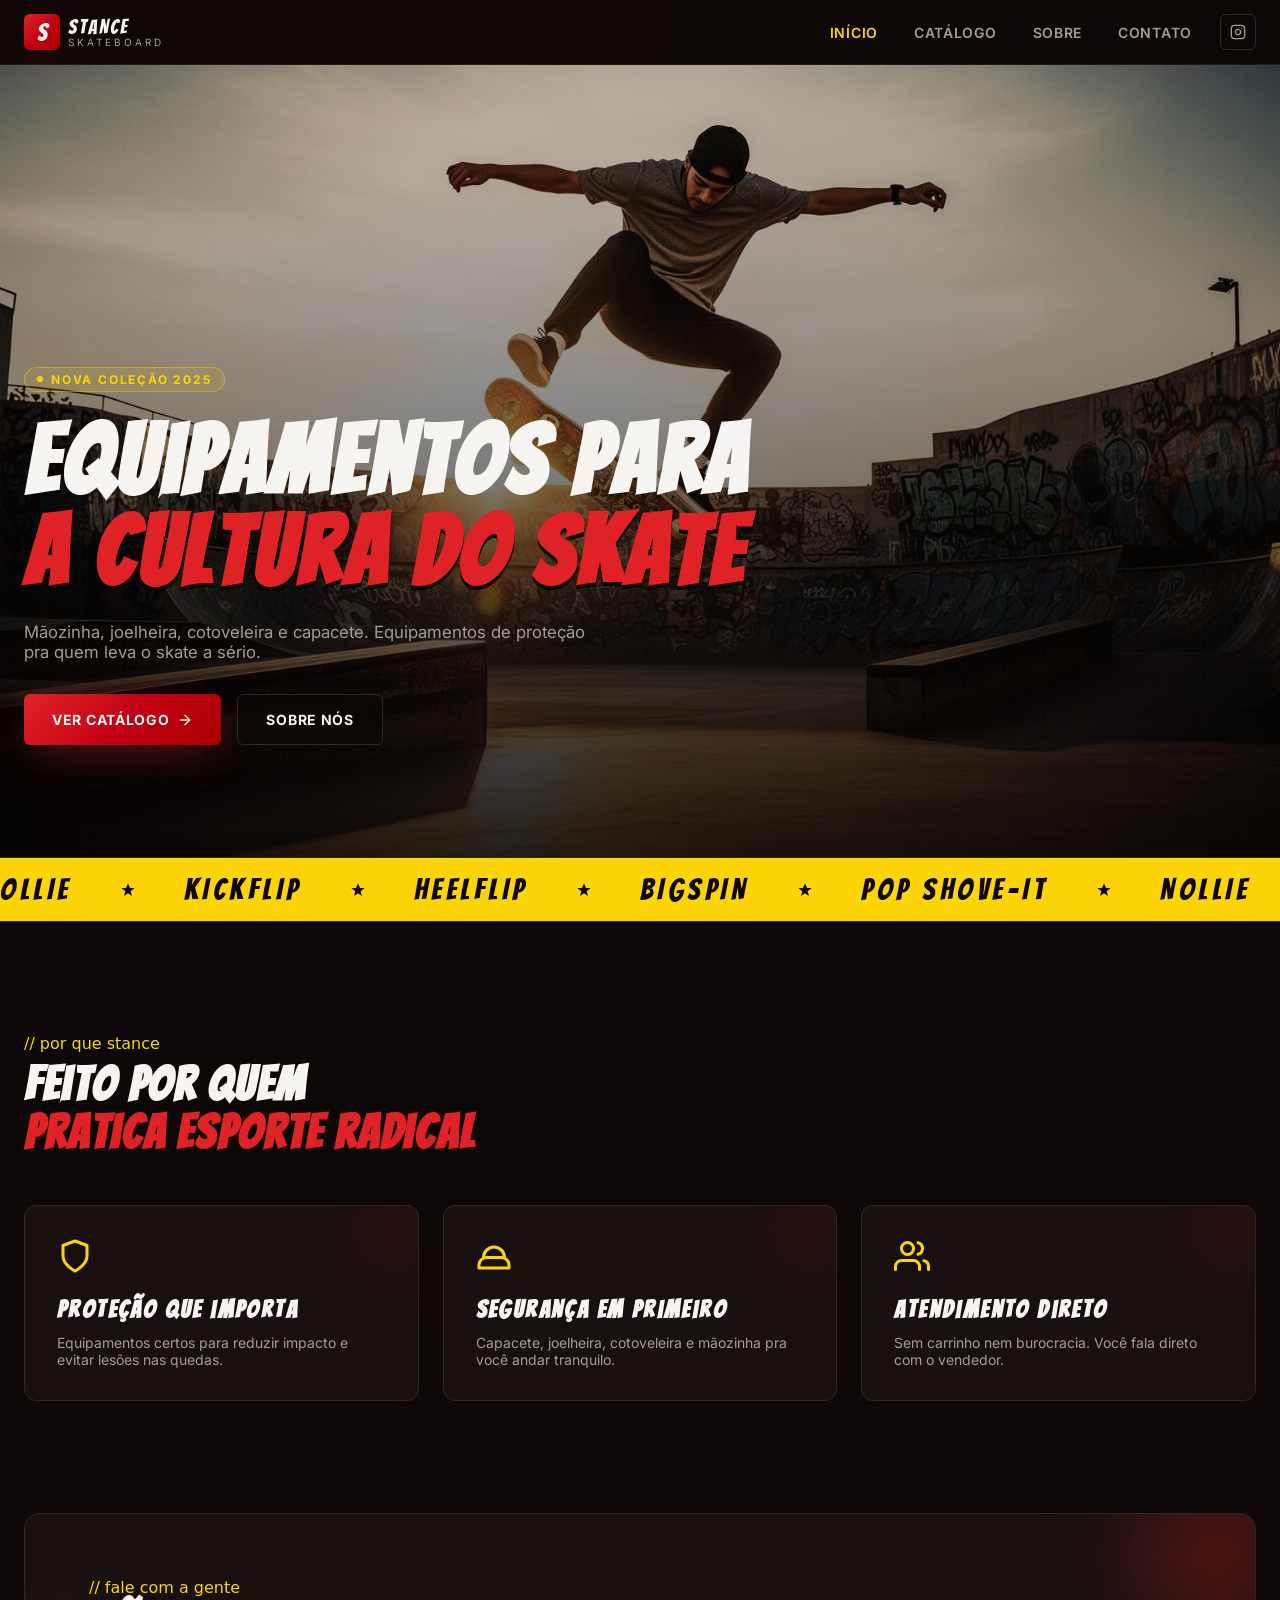
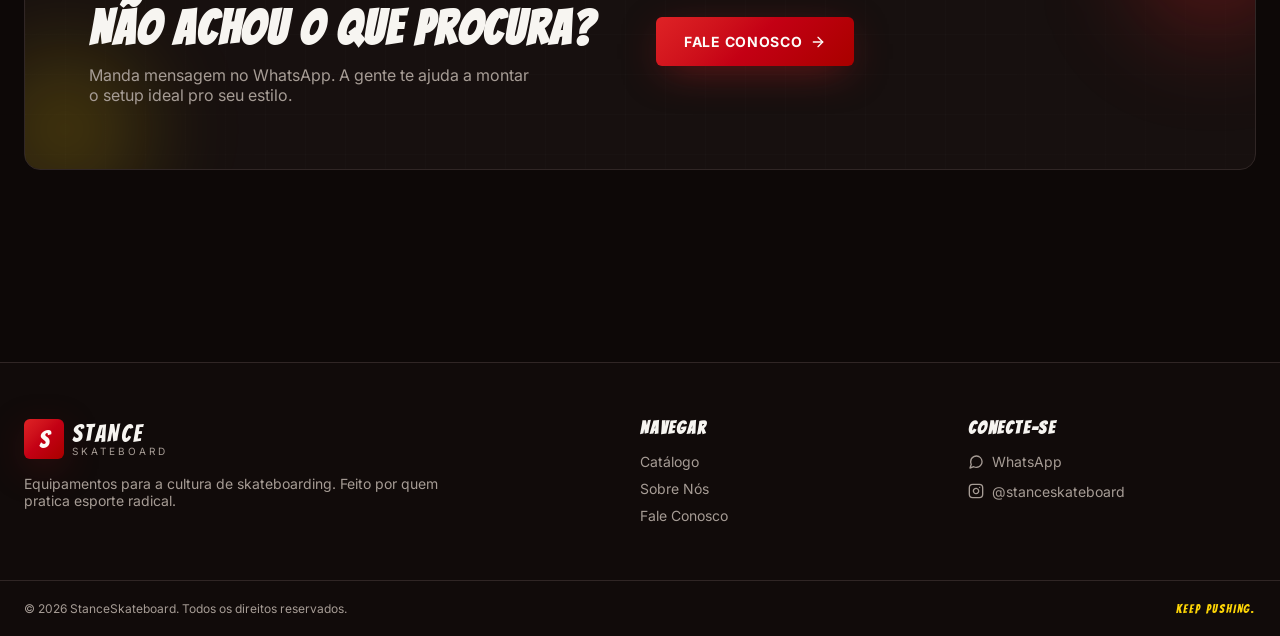
==== index.html @ 5986ecad "projeto de extensao - site da loja de skate do pai do lucas" ====
<!DOCTYPE html>
<html lang="pt-BR">
<head>
  <meta charset="UTF-8" />
  <meta name="viewport" content="width=device-width, initial-scale=1" />
  <title>StanceSkateboard — Equipamentos de proteção para skate</title>
  <meta name="description" content="Mãozinha, joelheira, cotoveleira e capacete. Equipamentos de proteção para skatistas." />
  <meta property="og:title" content="StanceSkateboard — Proteção para skate" />
  <meta property="og:description" content="Equipamentos de proteção para skate: mãozinha, joelheira, cotoveleira e capacete." />
  <meta property="og:type" content="website" />
  <link rel="stylesheet" href="styles.css" />
</head>
<body>
  <!-- HEADER -->
  <header class="site-header">
    <div class="header-inner">
      <a href="index.html" class="logo">
        <div class="logo-mark">S</div>
        <div class="logo-text">
          <div class="name">STANCE</div>
          <div class="sub">SKATEBOARD</div>
        </div>
      </a>
      <nav class="nav-desktop">
        <a href="index.html" class="nav-link" data-nav="index.html">Início</a>
        <a href="catalogo.html" class="nav-link" data-nav="catalogo.html">Catálogo</a>
        <a href="sobre.html" class="nav-link" data-nav="sobre.html">Sobre</a>
        <a href="contato.html" class="nav-link" data-nav="contato.html">Contato</a>
        <a href="https://instagram.com/stanceskateboard" target="_blank" rel="noreferrer" class="icon-btn" aria-label="Instagram">
          <svg xmlns="http://www.w3.org/2000/svg" width="16" height="16" viewBox="0 0 24 24" fill="none" stroke="currentColor" stroke-width="2" stroke-linecap="round" stroke-linejoin="round"><rect x="2" y="2" width="20" height="20" rx="5" ry="5"/><path d="M16 11.37A4 4 0 1 1 12.63 8 4 4 0 0 1 16 11.37z"/><line x1="17.5" y1="6.5" x2="17.51" y2="6.5"/></svg>
        </a>
      </nav>
      <button class="menu-btn" id="menuBtn" aria-label="Menu">
        <svg id="iconMenu" xmlns="http://www.w3.org/2000/svg" width="20" height="20" viewBox="0 0 24 24" fill="none" stroke="currentColor" stroke-width="2" stroke-linecap="round" stroke-linejoin="round"><line x1="3" y1="12" x2="21" y2="12"/><line x1="3" y1="6" x2="21" y2="6"/><line x1="3" y1="18" x2="21" y2="18"/></svg>
        <svg id="iconClose" xmlns="http://www.w3.org/2000/svg" width="20" height="20" viewBox="0 0 24 24" fill="none" stroke="currentColor" stroke-width="2" stroke-linecap="round" stroke-linejoin="round" style="display:none"><line x1="18" y1="6" x2="6" y2="18"/><line x1="6" y1="6" x2="18" y2="18"/></svg>
      </button>
    </div>
    <nav class="nav-mobile" id="navMobile">
      <div class="nav-mobile-inner">
        <a href="index.html" class="nav-mobile-link" data-nav="index.html">Início</a>
        <a href="catalogo.html" class="nav-mobile-link" data-nav="catalogo.html">Catálogo</a>
        <a href="sobre.html" class="nav-mobile-link" data-nav="sobre.html">Sobre</a>
        <a href="contato.html" class="nav-mobile-link" data-nav="contato.html">Contato</a>
      </div>
    </nav>
  </header>

  <main>
    <!-- HERO -->
    <section class="hero">
      <div class="hero-bg">
        <img src="assets/hero-skater.jpg" alt="Skatista executando uma manobra em um skatepark ao pôr do sol" />
        <div class="hero-overlay"></div>
        <div class="hero-grid-overlay bg-grid"></div>
      </div>
      <div class="hero-content">
        <div>
          <div class="badge"><span class="badge-dot"></span>Nova coleção 2025</div>
          <h1>Equipamentos para<br/><span class="accent-text">a cultura do skate</span></h1>
          <p>Mãozinha, joelheira, cotoveleira e capacete. Equipamentos de proteção pra quem leva o skate a sério.</p>
          <div class="hero-actions">
            <a href="catalogo.html" class="btn btn-primary">
              Ver catálogo
              <svg xmlns="http://www.w3.org/2000/svg" width="16" height="16" viewBox="0 0 24 24" fill="none" stroke="currentColor" stroke-width="2" stroke-linecap="round" stroke-linejoin="round"><line x1="5" y1="12" x2="19" y2="12"/><polyline points="12 5 19 12 12 19"/></svg>
            </a>
            <a href="sobre.html" class="btn btn-outline">Sobre nós</a>
          </div>
        </div>
      </div>

      <!-- Marquee -->
      <div class="marquee">
        <div class="marquee-track">
          <span>OLLIE <svg class="marquee-star" viewBox="0 0 24 24" fill="currentColor"><polygon points="12 2 15 9 22 9 16 14 18 21 12 17 6 21 8 14 2 9 9 9"/></svg></span>
          <span>KICKFLIP <svg class="marquee-star" viewBox="0 0 24 24" fill="currentColor"><polygon points="12 2 15 9 22 9 16 14 18 21 12 17 6 21 8 14 2 9 9 9"/></svg></span>
          <span>HEELFLIP <svg class="marquee-star" viewBox="0 0 24 24" fill="currentColor"><polygon points="12 2 15 9 22 9 16 14 18 21 12 17 6 21 8 14 2 9 9 9"/></svg></span>
          <span>BIGSPIN <svg class="marquee-star" viewBox="0 0 24 24" fill="currentColor"><polygon points="12 2 15 9 22 9 16 14 18 21 12 17 6 21 8 14 2 9 9 9"/></svg></span>
          <span>POP SHOVE-IT <svg class="marquee-star" viewBox="0 0 24 24" fill="currentColor"><polygon points="12 2 15 9 22 9 16 14 18 21 12 17 6 21 8 14 2 9 9 9"/></svg></span>
          <span>NOLLIE <svg class="marquee-star" viewBox="0 0 24 24" fill="currentColor"><polygon points="12 2 15 9 22 9 16 14 18 21 12 17 6 21 8 14 2 9 9 9"/></svg></span>
          <span>FAKIE OLLIE <svg class="marquee-star" viewBox="0 0 24 24" fill="currentColor"><polygon points="12 2 15 9 22 9 16 14 18 21 12 17 6 21 8 14 2 9 9 9"/></svg></span>
          <span>OLLIE <svg class="marquee-star" viewBox="0 0 24 24" fill="currentColor"><polygon points="12 2 15 9 22 9 16 14 18 21 12 17 6 21 8 14 2 9 9 9"/></svg></span>
          <span>KICKFLIP <svg class="marquee-star" viewBox="0 0 24 24" fill="currentColor"><polygon points="12 2 15 9 22 9 16 14 18 21 12 17 6 21 8 14 2 9 9 9"/></svg></span>
          <span>HEELFLIP <svg class="marquee-star" viewBox="0 0 24 24" fill="currentColor"><polygon points="12 2 15 9 22 9 16 14 18 21 12 17 6 21 8 14 2 9 9 9"/></svg></span>
          <span>BIGSPIN <svg class="marquee-star" viewBox="0 0 24 24" fill="currentColor"><polygon points="12 2 15 9 22 9 16 14 18 21 12 17 6 21 8 14 2 9 9 9"/></svg></span>
          <span>POP SHOVE-IT <svg class="marquee-star" viewBox="0 0 24 24" fill="currentColor"><polygon points="12 2 15 9 22 9 16 14 18 21 12 17 6 21 8 14 2 9 9 9"/></svg></span>
          <span>NOLLIE <svg class="marquee-star" viewBox="0 0 24 24" fill="currentColor"><polygon points="12 2 15 9 22 9 16 14 18 21 12 17 6 21 8 14 2 9 9 9"/></svg></span>
          <span>FAKIE OLLIE <svg class="marquee-star" viewBox="0 0 24 24" fill="currentColor"><polygon points="12 2 15 9 22 9 16 14 18 21 12 17 6 21 8 14 2 9 9 9"/></svg></span>
        </div>
      </div>
    </section>

    <!-- FEATURES -->
    <section class="section">
      <div style="max-width:36rem">
        <p class="section-eyebrow">// por que stance</p>
        <h2 class="section-title">Feito por quem<br/><span class="text-primary">pratica esporte radical</span></h2>
      </div>
      <div class="features-grid">
        <div class="feature-card">
          <svg class="feature-icon" viewBox="0 0 24 24" fill="none" stroke="currentColor" stroke-width="2" stroke-linecap="round" stroke-linejoin="round"><path d="M12 22s8-4 8-10V5l-8-3-8 3v7c0 6 8 10 8 10z"/></svg>
          <h3>Proteção que importa</h3>
          <p>Equipamentos certos para reduzir impacto e evitar lesões nas quedas.</p>
        </div>
        <div class="feature-card">
          <svg class="feature-icon" viewBox="0 0 24 24" fill="none" stroke="currentColor" stroke-width="2" stroke-linecap="round" stroke-linejoin="round"><path d="M2 18a5 5 0 0 1 5-5h10a5 5 0 0 1 5 5v2H2z"/><path d="M5 13a7 7 0 0 1 14 0"/></svg>
          <h3>Segurança em primeiro</h3>
          <p>Capacete, joelheira, cotoveleira e mãozinha pra você andar tranquilo.</p>
        </div>
        <div class="feature-card">
          <svg class="feature-icon" viewBox="0 0 24 24" fill="none" stroke="currentColor" stroke-width="2" stroke-linecap="round" stroke-linejoin="round"><path d="M17 21v-2a4 4 0 0 0-4-4H5a4 4 0 0 0-4 4v2"/><circle cx="9" cy="7" r="4"/><path d="M23 21v-2a4 4 0 0 0-3-3.87"/><path d="M16 3.13a4 4 0 0 1 0 7.75"/></svg>
          <h3>Atendimento direto</h3>
          <p>Sem carrinho nem burocracia. Você fala direto com o vendedor.</p>
        </div>
      </div>
    </section>

    <!-- CTA -->
    <section class="cta-section">
      <div class="cta-band">
        <div class="bg-grid" style="position:absolute;inset:0;opacity:.4"></div>
        <div class="glow1"></div>
        <div class="glow2"></div>
        <div class="cta-band-inner">
          <div>
            <p class="section-eyebrow">// fale com a gente</p>
            <h2 class="section-title">Não achou o que procura?</h2>
            <p style="margin-top:.75rem;max-width:28rem;color:var(--muted-foreground)">Manda mensagem no WhatsApp. A gente te ajuda a montar o setup ideal pro seu estilo.</p>
          </div>
          <div style="display:flex;flex-wrap:wrap;gap:1rem;justify-content:flex-start">
            <a href="contato.html" class="btn btn-primary">
              Fale conosco
              <svg xmlns="http://www.w3.org/2000/svg" width="16" height="16" viewBox="0 0 24 24" fill="none" stroke="currentColor" stroke-width="2" stroke-linecap="round" stroke-linejoin="round"><line x1="5" y1="12" x2="19" y2="12"/><polyline points="12 5 19 12 12 19"/></svg>
            </a>
          </div>
        </div>
      </div>
    </section>
  </main>

  <!-- FOOTER -->
  <footer class="site-footer">
    <div class="footer-grid">
      <div class="footer-brand">
        <div class="logo">
          <div class="logo-mark">S</div>
          <div class="logo-text">
            <div class="name">STANCE</div>
            <div class="sub">SKATEBOARD</div>
          </div>
        </div>
        <p>Equipamentos para a cultura de skateboarding. Feito por quem pratica esporte radical.</p>
      </div>
      <div class="footer-col">
        <h4>Navegar</h4>
        <ul>
          <li><a href="catalogo.html">Catálogo</a></li>
          <li><a href="sobre.html">Sobre Nós</a></li>
          <li><a href="contato.html">Fale Conosco</a></li>
        </ul>
      </div>
      <div class="footer-col">
        <h4>Conecte-se</h4>
        <ul>
          <li><a href="https://wa.me/5500000000000" target="_blank" rel="noreferrer">
            <svg viewBox="0 0 24 24" fill="none" stroke="currentColor" stroke-width="2" stroke-linecap="round" stroke-linejoin="round"><path d="M21 11.5a8.38 8.38 0 0 1-.9 3.8 8.5 8.5 0 0 1-7.6 4.7 8.38 8.38 0 0 1-3.8-.9L3 21l1.9-5.7a8.38 8.38 0 0 1-.9-3.8 8.5 8.5 0 0 1 4.7-7.6 8.38 8.38 0 0 1 3.8-.9h.5a8.48 8.48 0 0 1 8 8v.5z"/></svg>
            WhatsApp
          </a></li>
          <li><a href="https://instagram.com/stanceskateboard" target="_blank" rel="noreferrer">
            <svg viewBox="0 0 24 24" fill="none" stroke="currentColor" stroke-width="2" stroke-linecap="round" stroke-linejoin="round"><rect x="2" y="2" width="20" height="20" rx="5" ry="5"/><path d="M16 11.37A4 4 0 1 1 12.63 8 4 4 0 0 1 16 11.37z"/><line x1="17.5" y1="6.5" x2="17.51" y2="6.5"/></svg>
            @stanceskateboard
          </a></li>
        </ul>
      </div>
    </div>
    <div class="footer-bar">
      <div class="footer-bar-inner">
        <p>© <span id="year"></span> StanceSkateboard. Todos os direitos reservados.</p>
        <p class="keep">KEEP PUSHING.</p>
      </div>
    </div>
  </footer>

  <script src="script.js"></script>
</body>
</html>
---- styles.css ----
/* StanceSkateboard — Design System (HTML/CSS/JS) */
@import url("https://fonts.googleapis.com/css2?family=Bangers&family=Permanent+Marker&family=Inter:wght@400;500;600;700;800;900&display=swap");

:root {
  --background: oklch(0.14 0.01 25);
  --foreground: oklch(0.97 0.005 80);
  --card: oklch(0.18 0.012 25);
  --muted: oklch(0.22 0.012 25);
  --muted-foreground: oklch(0.7 0.015 60);
  --primary: oklch(0.58 0.22 27);
  --primary-foreground: oklch(0.99 0.005 80);
  --accent: oklch(0.88 0.18 95);
  --accent-foreground: oklch(0.14 0.01 25);
  --border: oklch(0.28 0.015 25);
  --brand-ink: oklch(0.1 0.01 25);

  --gradient-hero: linear-gradient(180deg, oklch(0.1 0.01 25 / 0.2) 0%, oklch(0.1 0.01 25 / 0.6) 60%, oklch(0.1 0.01 25 / 0.95) 100%);
  --gradient-red: linear-gradient(135deg, oklch(0.58 0.22 27), oklch(0.45 0.2 27));

  --shadow-glow: 0 10px 40px -10px oklch(0.58 0.22 27 / 0.5);
  --shadow-card: 0 8px 30px -8px oklch(0 0 0 / 0.5);

  --font-display: "Bangers", "Permanent Marker", system-ui, sans-serif;
  --font-graffiti: "Permanent Marker", system-ui, sans-serif;
  --font-sans: "Inter", system-ui, -apple-system, sans-serif;
}

* { box-sizing: border-box; margin: 0; padding: 0; border-color: var(--border); }
html { scroll-behavior: smooth; }
body {
  background-color: var(--background);
  color: var(--foreground);
  font-family: var(--font-sans);
  -webkit-font-smoothing: antialiased;
  background-image:
    radial-gradient(circle at 20% 0%, oklch(0.58 0.22 27 / 0.08), transparent 50%),
    radial-gradient(circle at 80% 100%, oklch(0.88 0.18 95 / 0.05), transparent 50%);
  background-attachment: fixed;
  min-height: 100vh;
  display: flex;
  flex-direction: column;
}
main { flex: 1; }

h1, h2, h3, h4 {
  font-family: var(--font-display);
  letter-spacing: 0.02em;
  line-height: 1;
}
a { color: inherit; text-decoration: none; }
img { display: block; max-width: 100%; }
button { font-family: inherit; cursor: pointer; border: none; background: none; color: inherit; }

/* Utilities */
.container { max-width: 80rem; margin: 0 auto; padding: 0 1rem; }
@media (min-width: 768px) { .container { padding: 0 1.5rem; } }

.font-display { font-family: var(--font-display); letter-spacing: 0.03em; }
.font-graffiti { font-family: var(--font-graffiti); }
.text-primary { color: var(--primary); }
.text-accent { color: var(--accent); }
.text-muted { color: var(--muted-foreground); }
.bg-grid {
  background-image:
    linear-gradient(oklch(1 0 0 / 0.03) 1px, transparent 1px),
    linear-gradient(90deg, oklch(1 0 0 / 0.03) 1px, transparent 1px);
  background-size: 40px 40px;
}
.gradient-red { background: var(--gradient-red); }
.shadow-glow { box-shadow: var(--shadow-glow); }
.shadow-card { box-shadow: var(--shadow-card); }

/* Buttons */
.btn {
  display: inline-flex;
  align-items: center;
  gap: 0.5rem;
  padding: 1rem 1.75rem;
  border-radius: 0.375rem;
  font-weight: 700;
  text-transform: uppercase;
  letter-spacing: 0.05em;
  font-size: 0.875rem;
  transition: all 0.3s cubic-bezier(0.4, 0, 0.2, 1);
}
.btn-primary {
  background: var(--gradient-red);
  color: var(--primary-foreground);
  box-shadow: var(--shadow-glow);
}
.btn-primary:hover { transform: translateY(-2px); }
.btn-outline {
  border: 1px solid var(--border);
  background: oklch(0.14 0.01 25 / 0.4);
  backdrop-filter: blur(8px);
}
.btn-outline:hover { border-color: var(--accent); color: var(--accent); }

/* Header */
.site-header {
  position: sticky; top: 0; z-index: 50;
  border-bottom: 1px solid oklch(0.28 0.015 25 / 0.6);
  background: oklch(0.14 0.01 25 / 0.85);
  backdrop-filter: blur(12px);
}
.header-inner {
  max-width: 80rem; margin: 0 auto; padding: 0 1rem;
  height: 4rem; display: flex; align-items: center; justify-content: space-between;
}
@media (min-width: 768px) { .header-inner { padding: 0 1.5rem; } }
.logo { display: flex; align-items: center; gap: 0.5rem; }
.logo-mark {
  width: 2.25rem; height: 2.25rem;
  display: grid; place-items: center;
  border-radius: 0.375rem;
  background: var(--gradient-red);
  color: var(--primary-foreground);
  font-family: var(--font-display);
  font-size: 1.5rem;
  box-shadow: var(--shadow-glow);
  transition: transform 0.3s;
}
.logo:hover .logo-mark { transform: rotate(-6deg); }
.logo-text { line-height: 1; }
.logo-text .name { font-family: var(--font-display); font-size: 1.25rem; letter-spacing: 0.1em; }
.logo-text .sub { font-size: 10px; letter-spacing: 0.3em; color: var(--muted-foreground); }

.nav-desktop { display: none; align-items: center; gap: 0.25rem; }
@media (min-width: 768px) { .nav-desktop { display: flex; } }
.nav-link {
  padding: 0.5rem 1rem;
  font-size: 0.875rem;
  font-weight: 600;
  text-transform: uppercase;
  letter-spacing: 0.05em;
  color: var(--muted-foreground);
  transition: color 0.2s;
}
.nav-link:hover { color: var(--foreground); }
.nav-link.active { color: var(--accent); }
.icon-btn {
  margin-left: 0.5rem;
  width: 2.25rem; height: 2.25rem;
  display: grid; place-items: center;
  border-radius: 0.375rem;
  border: 1px solid var(--border);
  color: var(--muted-foreground);
  transition: all 0.2s;
}
.icon-btn:hover { border-color: var(--accent); color: var(--accent); }
.menu-btn {
  display: grid; place-items: center;
  width: 2.5rem; height: 2.5rem;
  border-radius: 0.375rem;
  border: 1px solid var(--border);
}
@media (min-width: 768px) { .menu-btn { display: none; } }
.nav-mobile { display: none; border-top: 1px solid var(--border); background: var(--background); }
.nav-mobile.open { display: block; }
@media (min-width: 768px) { .nav-mobile { display: none !important; } }
.nav-mobile-inner { max-width: 80rem; margin: 0 auto; padding: 0.5rem 1rem; display: flex; flex-direction: column; }
.nav-mobile-link {
  padding: 0.75rem 0;
  font-weight: 600;
  text-transform: uppercase;
  letter-spacing: 0.05em;
  color: var(--muted-foreground);
}
.nav-mobile-link.active { color: var(--accent); }

/* Hero */
.hero { position: relative; overflow: hidden; }
.hero-bg { position: absolute; inset: 0; }
.hero-bg img { width: 100%; height: 100%; object-fit: cover; }
.hero-overlay { position: absolute; inset: 0; background: var(--gradient-hero); }
.hero-grid-overlay { position: absolute; inset: 0; opacity: 0.4; }
.hero-content {
  position: relative;
  max-width: 80rem; margin: 0 auto;
  display: flex; flex-direction: column; justify-content: flex-end;
  min-height: 88vh;
  padding: 8rem 1rem 5rem;
}
@media (min-width: 768px) { .hero-content { padding: 10rem 1.5rem 7rem; } }
.hero-content > div { max-width: 48rem; }
.badge {
  display: inline-flex; align-items: center; gap: 0.5rem;
  padding: 0.25rem 0.75rem;
  border-radius: 9999px;
  border: 1px solid oklch(0.88 0.18 95 / 0.4);
  background: oklch(0.88 0.18 95 / 0.1);
  font-size: 0.75rem;
  font-weight: 700;
  text-transform: uppercase;
  letter-spacing: 0.15em;
  color: var(--accent);
}
.badge-dot { width: 6px; height: 6px; border-radius: 9999px; background: var(--accent); animation: pulse 2s infinite; }
@keyframes pulse { 0%, 100% { opacity: 1; } 50% { opacity: 0.5; } }
.hero h1 {
  margin-top: 1.5rem;
  font-size: clamp(3rem, 8vw, 6rem);
  letter-spacing: 0.04em;
  line-height: 0.95;
}
.hero h1 .accent-text {
  color: var(--primary);
  filter: drop-shadow(0 4px 0 oklch(0.1 0.01 25));
}
.hero p { margin-top: 1.5rem; max-width: 36rem; color: var(--muted-foreground); font-size: 1.05rem; }
.hero-actions { margin-top: 2rem; display: flex; flex-wrap: wrap; gap: 1rem; }

/* Marquee */
.marquee {
  position: relative;
  border-top: 1px solid var(--border);
  border-bottom: 1px solid var(--border);
  background: var(--accent);
  color: var(--accent-foreground);
  overflow: hidden;
}
.marquee-track {
  display: flex;
  gap: 3rem;
  white-space: nowrap;
  padding: 1rem 0;
  font-family: var(--font-display);
  font-size: 1.5rem;
  letter-spacing: 0.15em;
  animation: marquee 30s linear infinite;
}
@media (min-width: 768px) { .marquee-track { font-size: 1.875rem; } }
.marquee-track span { display: inline-flex; align-items: center; gap: 3rem; }
.marquee-star { width: 1rem; height: 1rem; }
@keyframes marquee {
  from { transform: translateX(0); }
  to { transform: translateX(-50%); }
}

/* Sections */
section.section { max-width: 80rem; margin: 0 auto; padding: 5rem 1rem; }
@media (min-width: 768px) { section.section { padding: 7rem 1.5rem; } }
.section-eyebrow { font-family: var(--font-graffiti); color: var(--accent); }
.section-title {
  margin-top: 0.5rem;
  font-size: clamp(2.25rem, 5vw, 3rem);
  letter-spacing: 0.04em;
}

/* Feature cards */
.features-grid { margin-top: 3rem; display: grid; gap: 1.5rem; }
@media (min-width: 768px) { .features-grid { grid-template-columns: repeat(3, 1fr); } }
.feature-card {
  position: relative;
  overflow: hidden;
  border-radius: 0.75rem;
  border: 1px solid var(--border);
  background: var(--card);
  padding: 2rem;
  transition: border-color 0.3s;
}
.feature-card:hover { border-color: oklch(0.58 0.22 27 / 0.6); }
.feature-card::before {
  content: "";
  position: absolute; top: -1.5rem; right: -1.5rem;
  width: 6rem; height: 6rem;
  border-radius: 9999px;
  background: oklch(0.58 0.22 27 / 0.1);
  filter: blur(2rem);
}
.feature-icon { width: 2.25rem; height: 2.25rem; color: var(--accent); }
.feature-card h3 { margin-top: 1.25rem; font-size: 1.5rem; letter-spacing: 0.1em; }
.feature-card p { margin-top: 0.75rem; font-size: 0.875rem; color: var(--muted-foreground); }

/* CTA Band */
.cta-section { max-width: 80rem; margin: 0 auto; padding: 0 1rem 6rem; }
@media (min-width: 768px) { .cta-section { padding: 0 1.5rem 6rem; } }
.cta-band {
  position: relative;
  overflow: hidden;
  border-radius: 1rem;
  border: 1px solid var(--border);
  background: var(--card);
  padding: 2.5rem;
}
@media (min-width: 768px) { .cta-band { padding: 4rem; } }
.cta-band-inner {
  position: relative;
  display: grid;
  gap: 2rem;
  align-items: center;
}
@media (min-width: 768px) { .cta-band-inner { grid-template-columns: 1fr 1fr; } }
.cta-band .glow1 { position: absolute; top: -2.5rem; right: -2.5rem; width: 10rem; height: 10rem; border-radius: 9999px; background: oklch(0.58 0.22 27 / 0.3); filter: blur(3rem); }
.cta-band .glow2 { position: absolute; bottom: -2.5rem; left: -2.5rem; width: 10rem; height: 10rem; border-radius: 9999px; background: oklch(0.88 0.18 95 / 0.2); filter: blur(3rem); }

/* Page header */
.page-header {
  position: relative;
  border-bottom: 1px solid var(--border);
  background: oklch(0.18 0.012 25 / 0.4);
  overflow: hidden;
}
.page-header-inner { position: relative; max-width: 80rem; margin: 0 auto; padding: 4rem 1rem; }
@media (min-width: 768px) { .page-header-inner { padding: 6rem 1.5rem; } }
.page-header h1 {
  margin-top: 0.5rem;
  font-size: clamp(3rem, 7vw, 4.5rem);
  letter-spacing: 0.04em;
}
.page-header p { margin-top: 1rem; max-width: 36rem; color: var(--muted-foreground); }

/* Catálogo grid */
.catalog-grid { display: grid; gap: 1.5rem; grid-template-columns: 1fr; }
@media (min-width: 640px) { .catalog-grid { grid-template-columns: repeat(2, 1fr); } }
@media (min-width: 1024px) { .catalog-grid { grid-template-columns: repeat(4, 1fr); } }
.product-card {
  overflow: hidden;
  border-radius: 0.75rem;
  border: 1px solid var(--border);
  background: var(--card);
  transition: all 0.3s;
}
.product-card:hover { transform: translateY(-4px); border-color: oklch(0.58 0.22 27 / 0.6); box-shadow: var(--shadow-card); }
.product-img-wrap { position: relative; aspect-ratio: 1 / 1; overflow: hidden; background: var(--muted); }
.product-img-wrap img { width: 100%; height: 100%; object-fit: cover; transition: transform 0.5s; }
.product-card:hover .product-img-wrap img { transform: scale(1.05); }
.product-body { padding: 1.25rem; }
.product-body h3 { font-family: var(--font-display); font-size: 1.25rem; letter-spacing: 0.1em; }
.product-body p { margin-top: 0.5rem; font-size: 0.875rem; color: var(--muted-foreground); }
.product-cta {
  margin-top: 1rem;
  width: 100%;
  display: inline-flex; align-items: center; justify-content: center; gap: 0.5rem;
  padding: 0.625rem 1rem;
  border-radius: 0.375rem;
  background: var(--gradient-red);
  color: var(--primary-foreground);
  font-size: 0.7rem;
  font-weight: 700;
  text-transform: uppercase;
  letter-spacing: 0.15em;
  transition: transform 0.2s;
}
.product-cta:hover { transform: translateY(-2px); }

/* Sobre */
.story-grid { display: grid; gap: 3rem; }
@media (min-width: 768px) { .story-grid { grid-template-columns: 1fr 1fr; gap: 4rem; } }
.story-text p { margin-bottom: 1rem; color: var(--muted-foreground); font-size: 1.05rem; line-height: 1.7; }

.values-grid { display: grid; gap: 1.5rem; }
@media (min-width: 768px) { .values-grid { grid-template-columns: repeat(3, 1fr); } }
.value-card {
  position: relative;
  overflow: hidden;
  border-radius: 0.75rem;
  border: 1px solid var(--border);
  background: var(--card);
  padding: 2rem;
  transition: border-color 0.3s;
}
.value-card:hover { border-color: oklch(0.88 0.18 95 / 0.6); }
.value-card::before {
  content: "";
  position: absolute; top: -1.5rem; right: -1.5rem;
  width: 6rem; height: 6rem;
  border-radius: 9999px;
  background: oklch(0.88 0.18 95 / 0.1);
  filter: blur(2rem);
}
.value-card svg { width: 2.25rem; height: 2.25rem; color: var(--primary); }
.value-card h3 { margin-top: 1.25rem; font-size: 1.5rem; letter-spacing: 0.1em; }
.value-card p { margin-top: 0.75rem; font-size: 0.875rem; color: var(--muted-foreground); }

.cta-red {
  border-radius: 1rem;
  border: 1px solid var(--border);
  background: var(--gradient-red);
  padding: 2.5rem;
  text-align: center;
}
@media (min-width: 768px) { .cta-red { padding: 3.5rem; } }
.cta-red h2 { font-size: clamp(2.25rem, 5vw, 3rem); color: var(--primary-foreground); letter-spacing: 0.04em; }
.cta-red-actions { margin-top: 1.5rem; display: flex; flex-wrap: wrap; justify-content: center; gap: 1rem; }
.btn-light {
  background: var(--background);
  color: var(--foreground);
}
.btn-ghost-light {
  border: 1px solid oklch(0.99 0.005 80 / 0.4);
  background: oklch(0.99 0.005 80 / 0.1);
  color: var(--primary-foreground);
  backdrop-filter: blur(8px);
}
.btn-ghost-light:hover { background: oklch(0.99 0.005 80 / 0.2); }

/* Contato */
.contact-grid { display: grid; gap: 2.5rem; }
@media (min-width: 768px) { .contact-grid { grid-template-columns: 2fr 3fr; } }
.contact-channels { display: flex; flex-direction: column; gap: 1rem; }
.channel-card {
  display: block;
  overflow: hidden;
  border-radius: 0.75rem;
  border: 1px solid var(--border);
  background: var(--card);
  padding: 1.5rem;
  transition: all 0.3s;
}
.channel-card:hover { transform: translateY(-4px); border-color: oklch(0.88 0.18 95 / 0.6); }
.channel-card.whatsapp:hover { border-color: oklch(0.7 0.18 145 / 0.6); }
.channel-head { display: flex; align-items: center; gap: 1rem; }
.channel-icon {
  width: 3.5rem; height: 3.5rem;
  display: grid; place-items: center;
  border-radius: 0.75rem;
}
.channel-icon.wa { background: #25D366; color: var(--background); }
.channel-icon.ig { background: var(--gradient-red); color: var(--primary-foreground); }
.channel-icon svg { width: 1.75rem; height: 1.75rem; }
.channel-head h3 { font-size: 1.5rem; letter-spacing: 0.1em; }
.channel-head p { font-size: 0.875rem; color: var(--muted-foreground); }
.channel-card > p { margin-top: 1rem; font-size: 0.875rem; color: var(--muted-foreground); }

.info-card {
  border-radius: 0.75rem;
  border: 1px solid var(--border);
  background: var(--card);
  padding: 1.5rem;
}
.info-card ul { list-style: none; display: flex; flex-direction: column; gap: 1rem; }
.info-card li { display: flex; gap: 0.75rem; }
.info-card li svg { width: 1.25rem; height: 1.25rem; color: var(--accent); margin-top: 0.125rem; flex-shrink: 0; }
.info-label { font-size: 0.75rem; font-weight: 700; text-transform: uppercase; letter-spacing: 0.15em; }
.info-value { font-size: 0.875rem; color: var(--muted-foreground); }
.info-value:hover { color: var(--accent); }

.contact-form {
  border-radius: 0.75rem;
  border: 1px solid var(--border);
  background: var(--card);
  padding: 1.5rem;
}
@media (min-width: 768px) { .contact-form { padding: 2.5rem; } }
.contact-form h2 { font-size: clamp(1.75rem, 4vw, 2.25rem); letter-spacing: 0.1em; }
.contact-form > p { margin-top: 0.5rem; font-size: 0.875rem; color: var(--muted-foreground); }
.form-fields { margin-top: 2rem; display: grid; gap: 1.25rem; }
.form-row { display: grid; gap: 1.25rem; }
@media (min-width: 640px) { .form-row { grid-template-columns: 1fr 1fr; } }
.field-label {
  display: block;
  margin-bottom: 0.5rem;
  font-size: 0.75rem;
  font-weight: 700;
  text-transform: uppercase;
  letter-spacing: 0.15em;
  color: var(--muted-foreground);
}
.field input, .field textarea {
  width: 100%;
  padding: 0.75rem 1rem;
  border-radius: 0.375rem;
  border: 1px solid var(--border);
  background: var(--background);
  color: var(--foreground);
  font-family: inherit;
  font-size: 0.875rem;
  outline: none;
  transition: border-color 0.2s;
}
.field input:focus, .field textarea:focus { border-color: var(--accent); }
.field textarea { resize: none; }
.field input::placeholder, .field textarea::placeholder { color: var(--muted-foreground); }

/* Footer */
.site-footer {
  margin-top: 6rem;
  border-top: 1px solid var(--border);
  background: oklch(0.18 0.012 25 / 0.4);
}
.footer-grid {
  max-width: 80rem; margin: 0 auto;
  display: grid; gap: 2.5rem;
  padding: 3.5rem 1rem;
}
@media (min-width: 768px) { .footer-grid { grid-template-columns: 2fr 1fr 1fr; padding: 3.5rem 1.5rem; } }
.footer-brand .logo-mark { width: 2.5rem; height: 2.5rem; }
.footer-brand .name { font-size: 1.5rem; }
.footer-brand p { margin-top: 1rem; max-width: 28rem; font-size: 0.875rem; color: var(--muted-foreground); }
.footer-col h4 { font-size: 1.125rem; letter-spacing: 0.1em; }
.footer-col ul { margin-top: 1rem; list-style: none; display: flex; flex-direction: column; gap: 0.625rem; font-size: 0.875rem; }
.footer-col a { color: var(--muted-foreground); transition: color 0.2s; display: inline-flex; align-items: center; gap: 0.5rem; }
.footer-col a:hover { color: var(--accent); }
.footer-col a svg { width: 1rem; height: 1rem; }
.footer-bar { border-top: 1px solid var(--border); }
.footer-bar-inner {
  max-width: 80rem; margin: 0 auto;
  padding: 1.25rem 1rem;
  display: flex; flex-direction: column; align-items: center; justify-content: space-between;
  gap: 0.5rem;
  font-size: 0.75rem;
  color: var(--muted-foreground);
}
@media (min-width: 768px) { .footer-bar-inner { flex-direction: row; padding: 1.25rem 1.5rem; } }
.footer-bar .keep { font-family: var(--font-display); letter-spacing: 0.15em; color: var(--accent); }
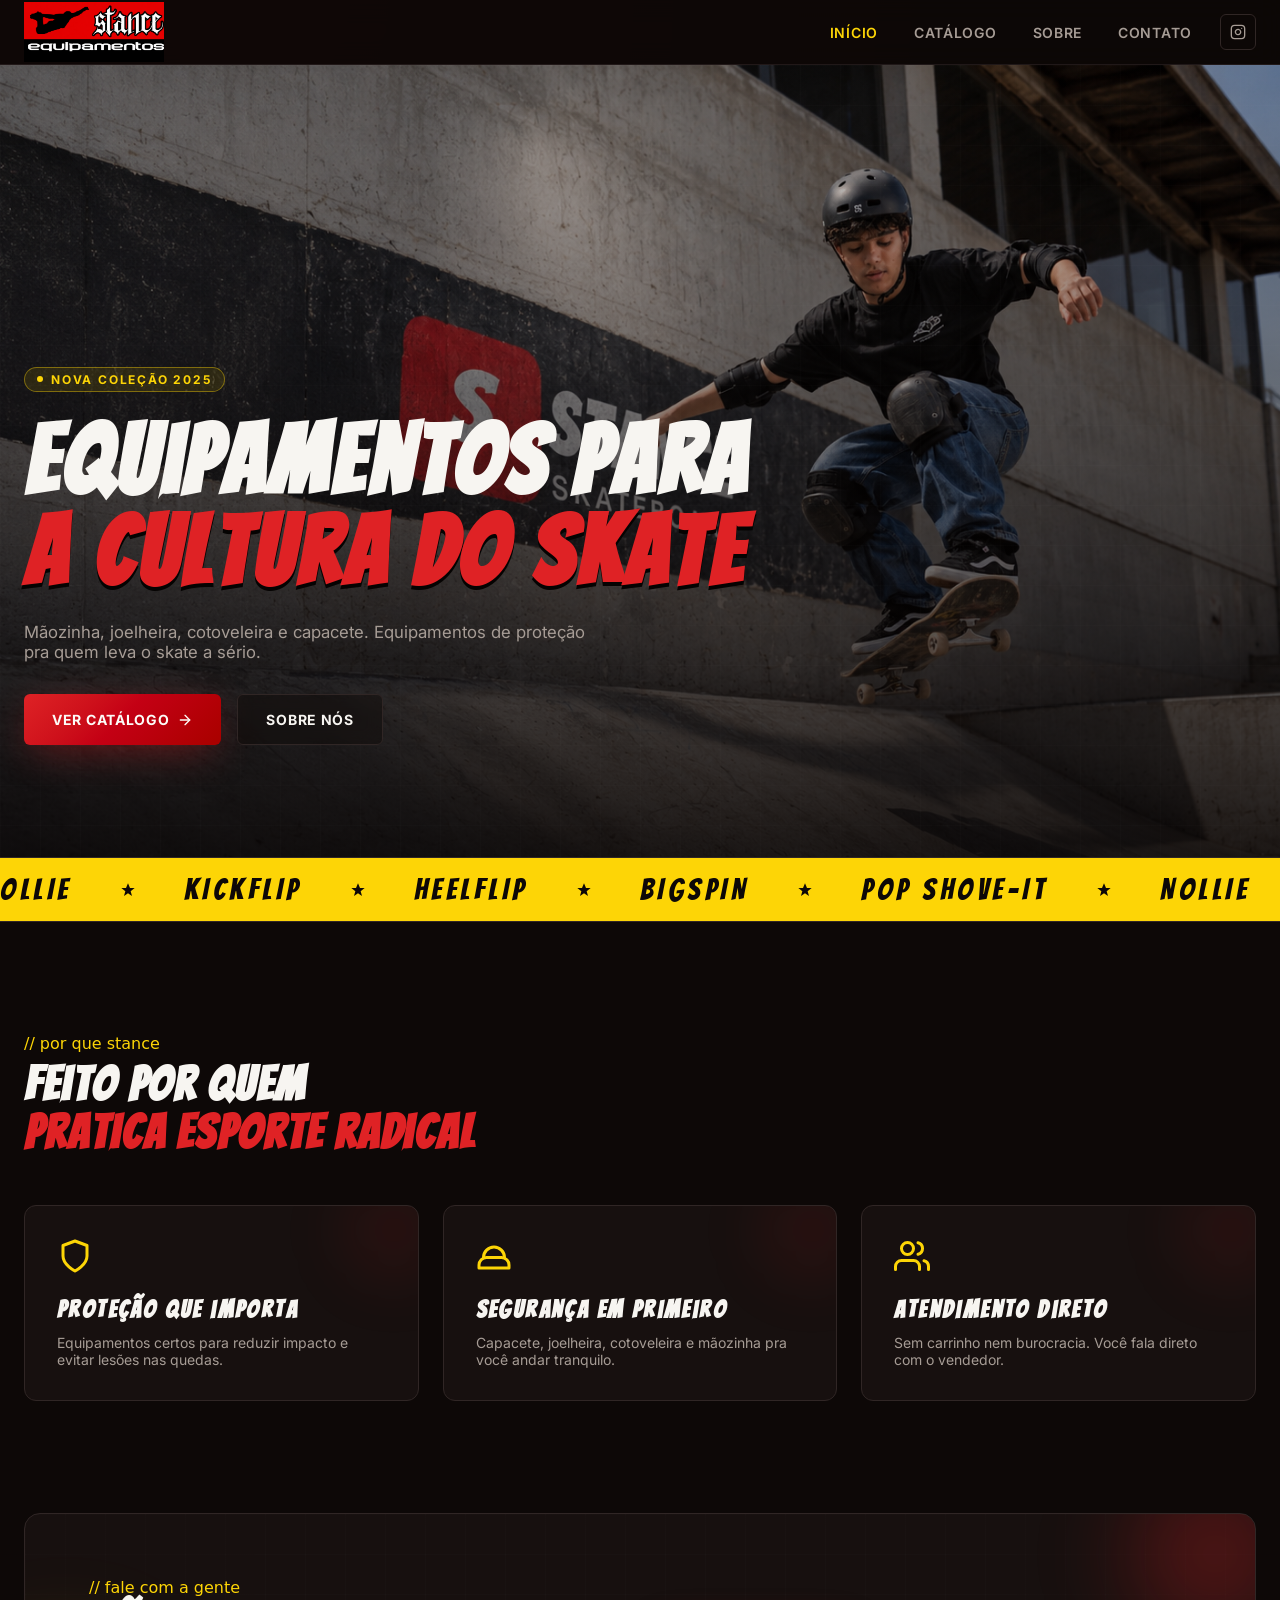
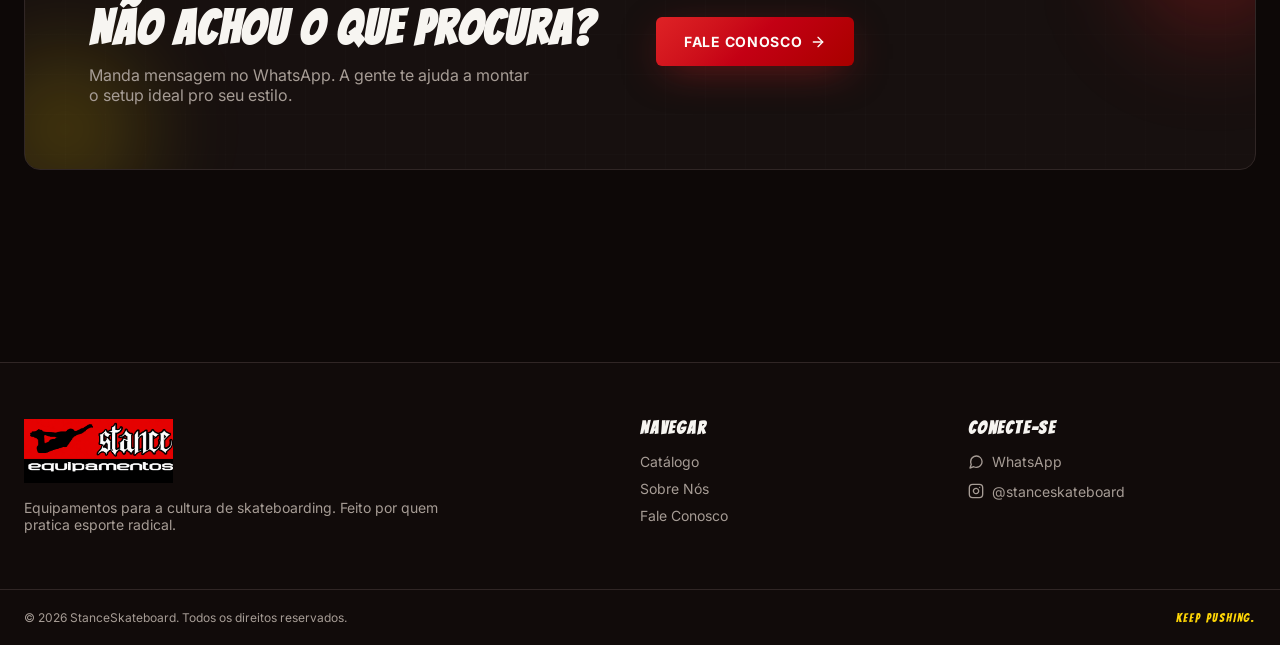
==== commit f07cd953: "site-atualizado" ====
--- a/index.html
+++ b/index.html
@@ -15,11 +15,7 @@
   <header class="site-header">
     <div class="header-inner">
       <a href="index.html" class="logo">
-        <div class="logo-mark">S</div>
-        <div class="logo-text">
-          <div class="name">STANCE</div>
-          <div class="sub">SKATEBOARD</div>
-        </div>
+        <img src="assets/logo.png" alt="Stance Skateboard" class="logo-image" />
       </a>
       <nav class="nav-desktop">
         <a href="index.html" class="nav-link" data-nav="index.html">Início</a>
@@ -142,11 +138,7 @@
     <div class="footer-grid">
       <div class="footer-brand">
         <div class="logo">
-          <div class="logo-mark">S</div>
-          <div class="logo-text">
-            <div class="name">STANCE</div>
-            <div class="sub">SKATEBOARD</div>
-          </div>
+          <img src="assets/logo.png" alt="Stance Skateboard" class="logo-image" />
         </div>
         <p>Equipamentos para a cultura de skateboarding. Feito por quem pratica esporte radical.</p>
       </div>
@@ -161,7 +153,7 @@
       <div class="footer-col">
         <h4>Conecte-se</h4>
         <ul>
-          <li><a href="https://wa.me/5500000000000" target="_blank" rel="noreferrer">
+          <li><a href="https://wa.me/5511949451966" target="_blank" rel="noreferrer">
             <svg viewBox="0 0 24 24" fill="none" stroke="currentColor" stroke-width="2" stroke-linecap="round" stroke-linejoin="round"><path d="M21 11.5a8.38 8.38 0 0 1-.9 3.8 8.5 8.5 0 0 1-7.6 4.7 8.38 8.38 0 0 1-3.8-.9L3 21l1.9-5.7a8.38 8.38 0 0 1-.9-3.8 8.5 8.5 0 0 1 4.7-7.6 8.38 8.38 0 0 1 3.8-.9h.5a8.48 8.48 0 0 1 8 8v.5z"/></svg>
             WhatsApp
           </a></li>
--- a/styles.css
+++ b/styles.css
@@ -124,6 +124,8 @@
 .logo-text { line-height: 1; }
 .logo-text .name { font-family: var(--font-display); font-size: 1.25rem; letter-spacing: 0.1em; }
 .logo-text .sub { font-size: 10px; letter-spacing: 0.3em; color: var(--muted-foreground); }
+.logo-image { display: block; max-height: 3.75rem; width: auto; object-fit: contain; }
+.footer-brand .logo .logo-image { max-height: 4rem; }
 
 .nav-desktop { display: none; align-items: center; gap: 0.25rem; }
 @media (min-width: 768px) { .nav-desktop { display: flex; } }
